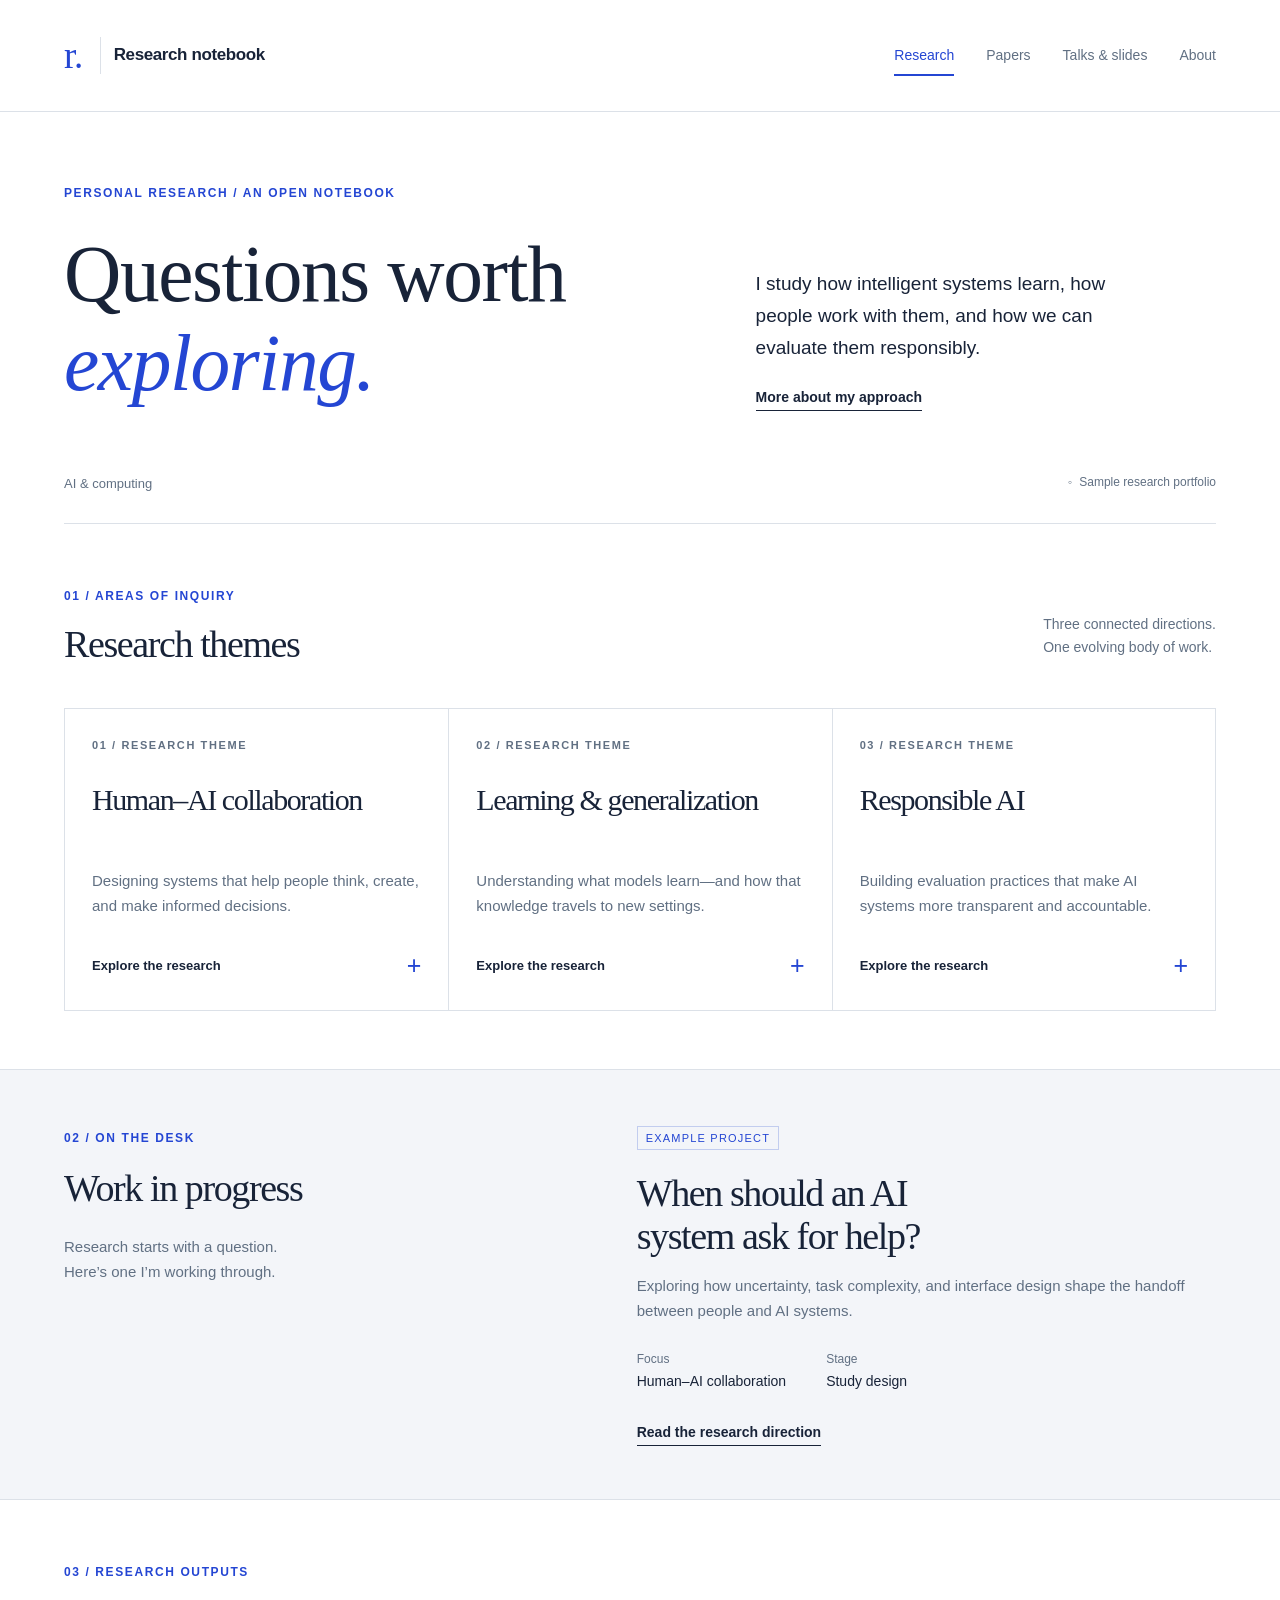
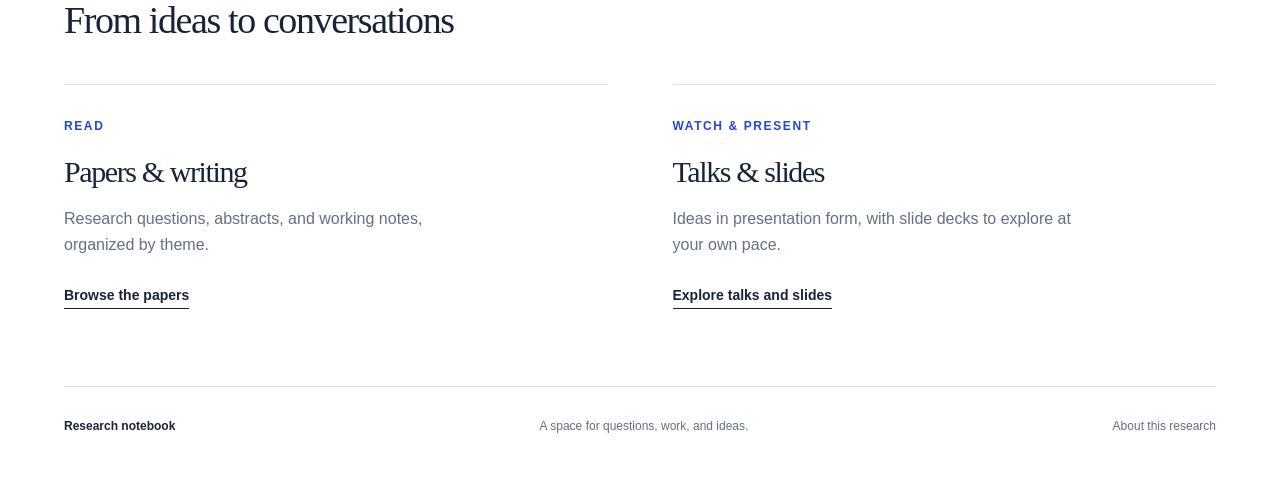
==== index.html @ 032ae2c6 "Publish research website" ====
<!doctype html><html lang="en"><head><meta charset="utf-8"><meta name="viewport" content="width=device-width,initial-scale=1"><title>Research — Research Notebook</title><meta name="description" content="A personal research notebook exploring research themes, work in progress, papers, and talks."><link rel="icon" href="./favicon.svg"><link rel="stylesheet" href="./style.css"></head><body><a class="skip" href="#main">Skip to content</a><header><a class="brand" href="./index.html"><span class="mark">r.</span> Research notebook</a><nav aria-label="Main navigation"><a class="active" href="./index.html">Research</a><a class="" href="./publications.html">Papers</a><a class="" href="./talks.html">Talks & slides</a><a class="" href="./about.html">About</a></nav></header><main id="main"><section class="intro"><div class="eyebrow">PERSONAL RESEARCH / AN OPEN NOTEBOOK</div><div class="intro-grid"><h1>Questions worth<br><em>exploring.</em></h1><div class="intro-copy"><p>I study how intelligent systems learn, how people work with them, and how we can evaluate them responsibly.</p><a class="text-link" href="about.html">More about my approach</a></div></div><div class="intro-bottom"><span>AI & computing</span><span class="sample">Sample research portfolio</span></div></section><section class="section"><div class="section-head"><div><span class="eyebrow">01 / AREAS OF INQUIRY</span><h2>Research themes</h2></div><p>Three connected directions.<br>One evolving body of work.</p></div><div class="topics"><a class="topic" href="topics/human-ai.html"><span class="num">01 / RESEARCH THEME</span><h3>Human–AI collaboration</h3><p>Designing systems that help people think, create, and make informed decisions.</p><span class="topic-link">Explore the research <span>+</span></span></a><a class="topic" href="topics/learning.html"><span class="num">02 / RESEARCH THEME</span><h3>Learning & generalization</h3><p>Understanding what models learn—and how that knowledge travels to new settings.</p><span class="topic-link">Explore the research <span>+</span></span></a><a class="topic" href="topics/responsible-ai.html"><span class="num">03 / RESEARCH THEME</span><h3>Responsible AI</h3><p>Building evaluation practices that make AI systems more transparent and accountable.</p><span class="topic-link">Explore the research <span>+</span></span></a></div></section><section class="work section"><div><span class="eyebrow">02 / ON THE DESK</span><h2>Work in progress</h2><p>Research starts with a question.<br>Here’s one I’m working through.</p></div><div class="work-content"><span class="tag">EXAMPLE PROJECT</span><h3>When should an AI<br>system ask for help?</h3><p>Exploring how uncertainty, task complexity, and interface design shape the handoff between people and AI systems.</p><div class="work-meta"><span>Focus<br><strong>Human–AI collaboration</strong></span><span>Stage<br><strong>Study design</strong></span></div><a class="text-link" href="topics/human-ai.html">Read the research direction</a></div></section><section class="section"><div class="section-head"><div><span class="eyebrow">03 / RESEARCH OUTPUTS</span><h2>From ideas to conversations</h2></div></div><div class="outputs"><a href="publications.html"><span class="eyebrow">READ</span><h3>Papers & writing</h3><p>Research questions, abstracts, and working notes, organized by theme.</p><span class="text-link">Browse the papers</span></a><a href="talks.html"><span class="eyebrow">WATCH & PRESENT</span><h3>Talks & slides</h3><p>Ideas in presentation form, with slide decks to explore at your own pace.</p><span class="text-link">Explore talks and slides</span></a></div></section></main><footer><span>Research notebook</span><span>A space for questions, work, and ideas.</span><a href="./about.html">About this research</a></footer><script src="./app.js"></script></body></html>
---- style.css ----
:root{--ink:#182338;--blue:#2446d3;--muted:#617083;--line:#dce1e8;--pale:#f3f5f9}*{box-sizing:border-box}html{scroll-behavior:smooth;scroll-padding-top:30px}body{margin:0;color:var(--ink);background:#fff;font-family:Arial,Helvetica,sans-serif;font-size:16px;line-height:1.65}a{color:inherit;text-decoration:none}button{font:inherit;cursor:pointer}a,button,summary{-webkit-tap-highlight-color:transparent}a:focus-visible,button:focus-visible,summary:focus-visible{outline:3px solid var(--blue);outline-offset:5px}header{max-width:1280px;margin:auto;height:112px;padding:0 64px;display:flex;align-items:center;justify-content:space-between;border-bottom:1px solid var(--line)}.brand{display:flex;align-items:center;gap:13px;font-size:17px;font-weight:600;letter-spacing:-.4px}.mark{font-family:Georgia,serif;font-size:37px;line-height:1;color:var(--blue);font-weight:normal}.brand .mark{border-right:1px solid var(--line);padding-right:17px}nav{display:flex;gap:32px}nav a{font-size:14px;color:var(--muted);padding:9px 0;position:relative}nav a.active{color:var(--blue)}nav a.active:after{content:'';height:2px;background:var(--blue);position:absolute;bottom:0;left:0;right:0}main{max-width:1280px;padding:0 64px;margin:auto}.intro{padding-top:72px}.eyebrow,.num{font-size:12px;letter-spacing:1.6px;font-weight:600;line-height:1.5}.eyebrow{color:var(--blue)}.intro-grid{display:grid;grid-template-columns:1.35fr 1fr;gap:70px;align-items:center}h1,h2,h3,p{margin-top:0}h1,h2,h3{font-family:Georgia,'Times New Roman',serif;font-weight:400;line-height:1.12;letter-spacing:-1.4px}h1{font-size:clamp(48px,6.2vw,82px);margin-bottom:30px;margin-top:28px}h1 em{color:var(--blue);font-weight:400}h2{font-size:38px;margin:14px 0 25px}h3{font-size:30px}.intro-copy{padding-top:38px;max-width:365px}.intro-copy p{font-size:19px;line-height:1.7}.text-link{font-size:14px;border-bottom:1px solid var(--ink);padding-bottom:5px;font-weight:600}.text-link:hover{color:var(--blue);border-color:var(--blue)}.intro-bottom{display:flex;justify-content:space-between;border-bottom:1px solid var(--line);padding:20px 0 29px;margin-top:15px;font-size:13px;color:var(--muted)}.sample{color:var(--muted);font-size:12px}.sample:before{content:'◦';padding-right:7px}.section{padding:58px 0}.section-head{display:flex;align-items:center;justify-content:space-between;gap:24px;margin-bottom:18px}.section-head p{font-size:14px;color:var(--muted);margin:0}.topics{display:grid;grid-template-columns:repeat(3,1fr);border:1px solid var(--line)}.topic{padding:28px 27px 24px;display:flex;flex-direction:column;transition:background .2s}.topic+.topic{border-left:1px solid var(--line)}.num{color:var(--muted);font-size:11px}.topic h3{margin:29px 0 18px;min-height:67px}.topic p{font-size:15px;color:var(--muted);line-height:1.7;margin-bottom:26px}.topic-link{margin-top:auto;font-size:13px;display:flex;justify-content:space-between;align-items:center;font-weight:600}.topic-link span{font-size:25px;font-weight:400;color:var(--blue)}.topic:hover{background:var(--pale)}.work{display:grid;grid-template-columns:1fr 1.2fr;background:var(--pale);margin:0 -64px;padding:54px 64px;gap:90px;border-top:1px solid var(--line);border-bottom:1px solid var(--line)}.work>div>p{color:var(--muted);font-size:15px}.work h2{margin-top:17px}.tag{font-size:11px;letter-spacing:1.2px;color:var(--blue);border:1px solid #c2cdef;padding:5px 8px}.work-content h3{font-size:38px;margin:22px 0 17px}.work-meta{display:flex;gap:40px;font-size:12px;color:var(--muted);margin:26px 0}.work-meta strong{font-weight:400;color:var(--ink);font-size:14px}.outputs{display:grid;grid-template-columns:1fr 1fr;gap:65px}.outputs>a{border-top:1px solid var(--line);padding-top:27px}.outputs h3{margin:17px 0}.outputs p{color:var(--muted);max-width:410px;font-size:16px;margin-bottom:23px}footer{max-width:1152px;margin:20px auto 0;border-top:1px solid var(--line);padding:30px 0 40px;display:flex;justify-content:space-between;gap:22px;color:var(--muted);font-size:12px}footer span:first-child{color:var(--ink);font-weight:600}.listing,.detail{padding-top:62px;padding-bottom:60px}.listing h1,.detail h1{max-width:950px}.lede{font-size:21px;line-height:1.6;max-width:720px;color:var(--muted);margin-bottom:40px}.notice{background:var(--pale);border-left:2px solid var(--blue);padding:15px 20px;font-size:14px;color:var(--muted);line-height:1.7}.paper{padding:36px 0;display:grid;grid-template-columns:180px 1fr;gap:35px;border-bottom:1px solid var(--line);scroll-margin-top:35px}.paper-side{font-size:12px;color:var(--muted);letter-spacing:1px;padding-top:5px}.paper-side span{display:block;font-size:12px;letter-spacing:0;margin-top:8px}.paper h2{font-size:31px;line-height:1.25;max-width:740px;margin-bottom:20px}summary{cursor:pointer;font-size:14px;color:var(--blue);width:fit-content;margin-bottom:14px}details p{max-width:700px}details[open]{margin-bottom:24px}.muted{font-size:13px!important;color:var(--muted)}.small-link{font-size:13px;border-bottom:1px solid var(--line)}.back{display:block;font-size:14px;text-decoration:underline;color:var(--muted);margin-bottom:40px}.detail-grid{display:grid;grid-template-columns:230px 1fr;gap:65px;border-top:1px solid var(--line);padding-top:44px}.detail aside a{display:block;font-size:14px;margin-top:18px;color:var(--muted)}aside .sample{display:block;margin-top:38px}.detail article{max-width:730px}.detail article section{margin-bottom:46px}.detail article h2{font-size:29px;margin-top:0}.detail article p{color:var(--muted)}blockquote{font-family:Georgia,serif;font-size:30px;line-height:1.4;letter-spacing:-.6px;margin:0;padding:22px 28px;border-left:2px solid var(--blue);background:var(--pale)}.methods{font-size:13px;color:var(--blue)!important}.related{display:block;padding:15px 0;border-bottom:1px solid var(--line);font-size:15px;color:var(--blue)}.talk{display:grid;grid-template-columns:1.2fr 1fr;gap:55px;border-top:1px solid var(--line);padding:37px 0;align-items:center}.talk-cover{min-height:285px;background:#192c63;color:white;padding:31px;display:flex;flex-direction:column;justify-content:space-between}.talk:nth-of-type(2) .talk-cover{background:#293f9c}.talk:nth-of-type(3) .talk-cover{background:#273a4a}.talk-cover span{font-size:10px;letter-spacing:1.5px}.talk-cover h2{font-size:33px;margin:25px 0;line-height:1.15;letter-spacing:-.8px;max-width:430px}.talk-info h3{margin:14px 0;font-size:28px}.talk-info p{font-size:15px;color:var(--muted)}.button{background:var(--blue);color:white;padding:11px 21px;border:1px solid var(--blue);margin:3px 0 12px;font-size:14px}.button:hover{background:#1732a5}.about-grid{display:grid;grid-template-columns:260px 1fr;gap:80px;margin-top:60px}.name-card{border:1px solid var(--line);padding:30px;height:fit-content}.name-card .mark{font-size:72px;display:block;margin-bottom:40px}.name-card h2{font-size:29px;margin-bottom:9px}.name-card p{color:var(--muted)}.about-grid article h2{margin-top:0}.about-grid article h2:not(:first-child){margin-top:35px}dialog{width:min(900px,92vw);padding:0;border:0;color:var(--ink);box-shadow:0 20px 100px #0005;max-height:90dvh;overflow:auto}dialog::backdrop{background:#111d39bb;backdrop-filter:blur(4px)}.deck-bar,.deck-controls{display:flex;align-items:center;justify-content:space-between;gap:15px;padding:20px 28px;background:var(--pale);font-size:14px}.deck-bar button,.deck-controls button{border:1px solid var(--line);background:white;padding:8px 14px;color:var(--ink);font-size:14px}.deck-controls button:disabled{opacity:.4;cursor:default}#slide{padding:55px 60px;min-height:370px}#slide h2{font-size:42px;margin:25px 0}#slide p{font-size:20px;color:var(--muted);line-height:1.6}.skip{position:absolute;left:15px;top:-100px;background:white;padding:10px;z-index:3}.skip:focus{top:15px}
@media(min-width:1450px){header{height:124px}.intro{padding-top:90px}.section{padding-top:65px;padding-bottom:65px}}@media(max-width:900px){header{padding:0 32px}main{padding-left:32px;padding-right:32px}.intro-grid{gap:30px}.intro-copy p{font-size:17px}.topic{padding:22px 18px}.topic h3{font-size:26px}.work{margin:0 -32px;padding:42px 32px;gap:40px}footer{margin:20px 32px 0}.detail-grid{gap:30px;grid-template-columns:170px 1fr}.about-grid{gap:35px;grid-template-columns:230px 1fr}.talk{gap:30px}.talk-cover h2{font-size:28px}}@media(max-width:650px){header{height:auto;min-height:126px;align-items:flex-start;flex-direction:column;padding:21px 22px 13px;gap:13px}nav{gap:25px;width:100%}nav a{font-size:13px}.brand{font-size:16px}.brand .mark{font-size:30px}main{padding:0 22px}.intro{padding-top:40px}.intro-grid{display:block}.intro h1{margin:22px 0;font-size:57px}.intro-copy{padding-top:0;max-width:100%}.intro-copy p{font-size:17px;max-width:440px}.intro-bottom{margin-top:28px}.section{padding:38px 0}.section-head{display:block}.section-head p{margin:-8px 0 24px}.section-head h2{font-size:33px}.topics{grid-template-columns:1fr}.topic{padding:25px}.topic+.topic{border-left:0;border-top:1px solid var(--line)}.topic h3{min-height:0;margin:20px 0 13px;font-size:30px}.topic p{margin-bottom:15px}.work{display:block;margin:0 -22px;padding:38px 22px}.work-content{margin-top:35px}.work-content h3{font-size:34px}.outputs{grid-template-columns:1fr;gap:32px}footer{margin:15px 22px 0;flex-direction:column;gap:9px}.listing,.detail{padding-top:40px;padding-bottom:30px}.listing h1,.detail h1{font-size:47px}.lede{font-size:18px}.paper{grid-template-columns:1fr;gap:15px}.paper-side span{display:inline;margin-left:16px}.paper h2{font-size:28px}.detail-grid{display:block;padding-top:25px}.detail aside{margin-bottom:35px}.detail aside a{display:inline-block;margin:12px 18px 0 0}.detail aside .eyebrow{display:block}aside .sample{margin-top:15px}blockquote{font-size:26px;padding:18px}.about-grid{display:block;margin-top:30px}.name-card{margin-bottom:35px}.name-card .mark{margin-bottom:20px}.talk{grid-template-columns:1fr;gap:25px}.talk-cover{min-height:255px}.talk-info h3{font-size:29px}#slide{padding:30px 25px;min-height:350px}#slide h2{font-size:32px}#slide p{font-size:17px}.deck-bar,.deck-controls{padding:15px}.deck-bar{font-size:12px}.work-meta{gap:22px}.eyebrow{font-size:11px}}@media(prefers-reduced-motion:reduce){html{scroll-behavior:auto}*{transition:none!important}}
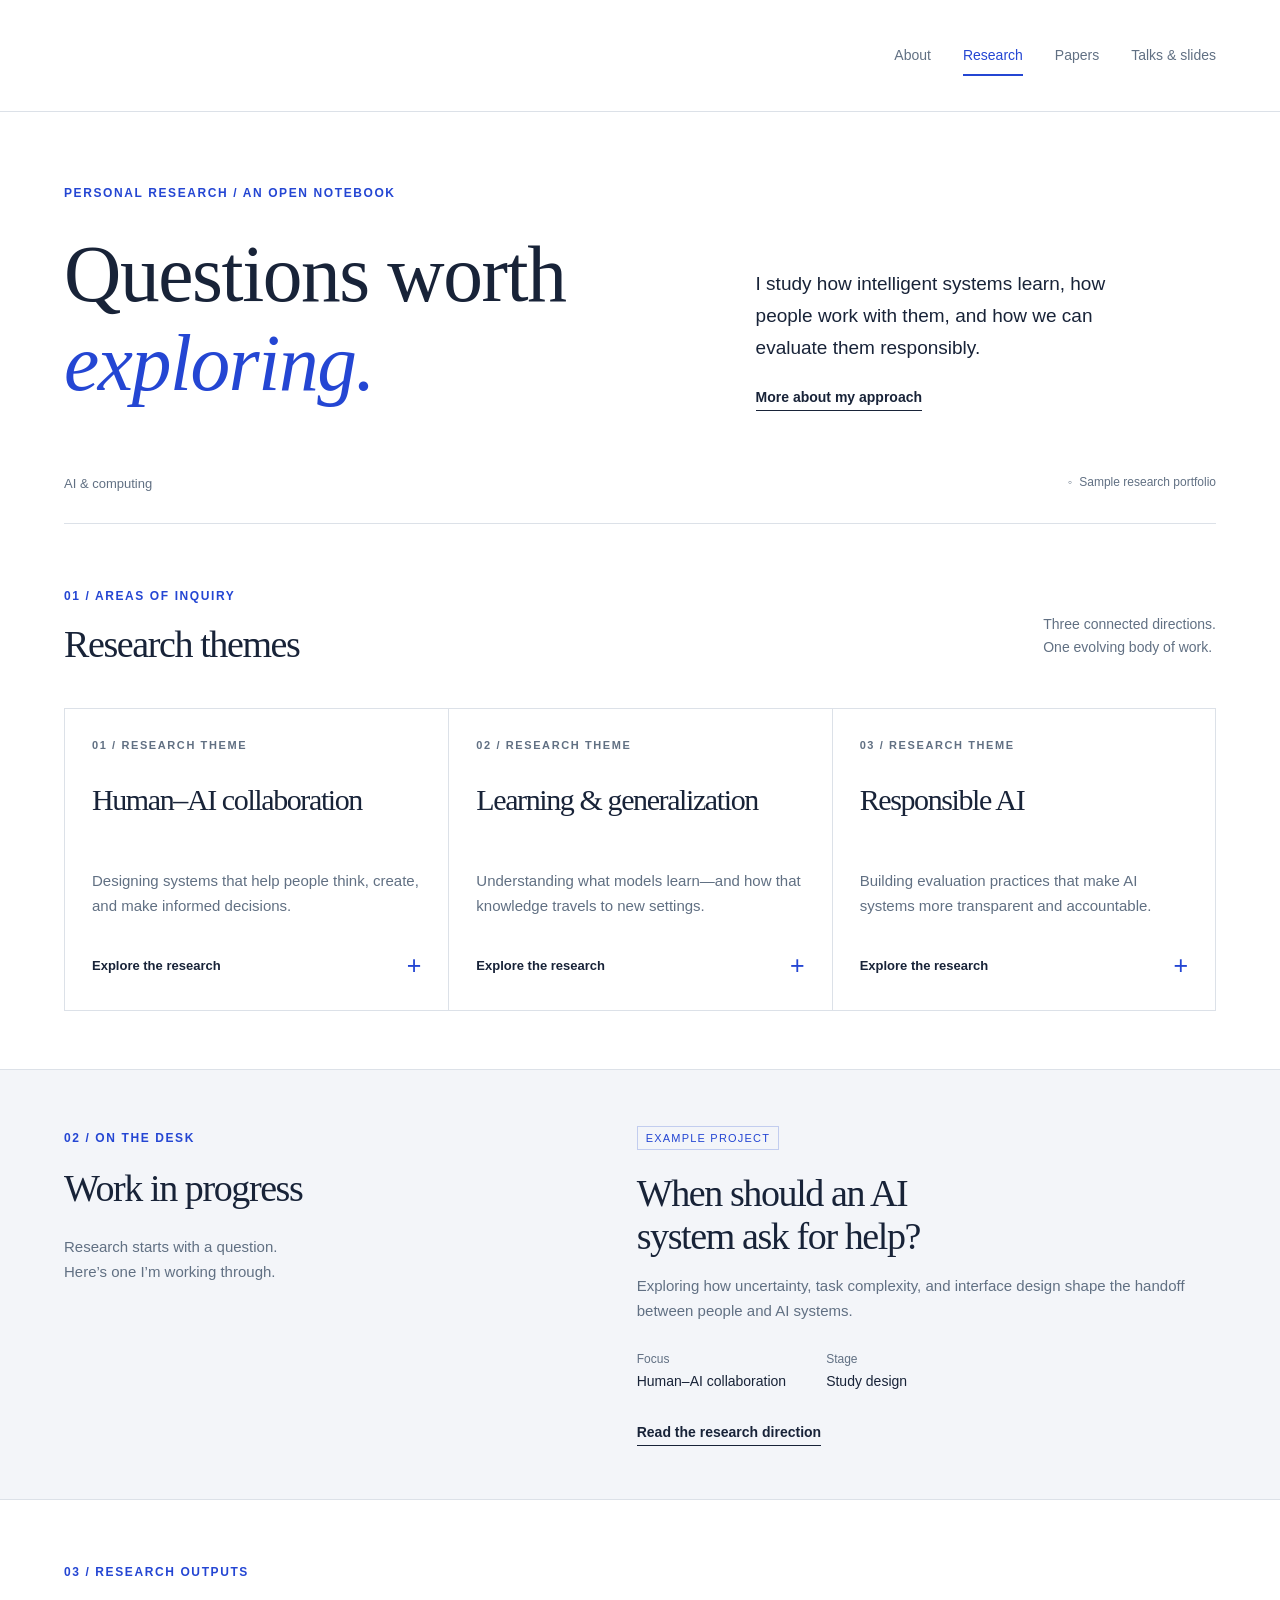
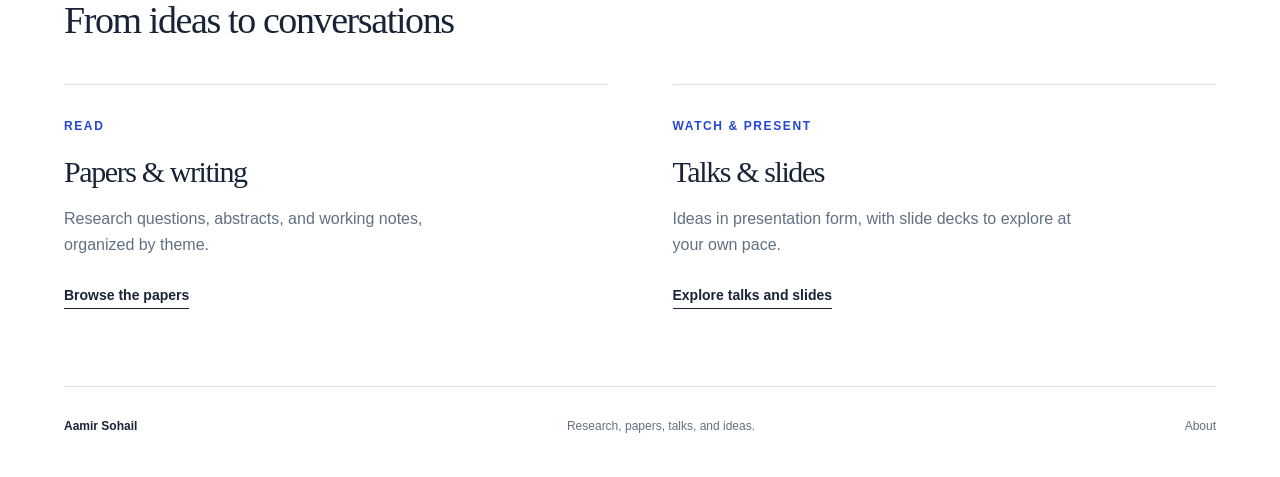
==== commit 766be77c: "Simplify header and put About first" ====
--- a/index.html
+++ b/index.html
@@ -1 +1 @@
-<!doctype html><html lang="en"><head><meta charset="utf-8"><meta name="viewport" content="width=device-width,initial-scale=1"><title>Research — Research Notebook</title><meta name="description" content="A personal research notebook exploring research themes, work in progress, papers, and talks."><link rel="icon" href="./favicon.svg"><link rel="stylesheet" href="./style.css"></head><body><a class="skip" href="#main">Skip to content</a><header><a class="brand" href="./index.html"><span class="mark">r.</span> Research notebook</a><nav aria-label="Main navigation"><a class="active" href="./index.html">Research</a><a class="" href="./publications.html">Papers</a><a class="" href="./talks.html">Talks & slides</a><a class="" href="./about.html">About</a></nav></header><main id="main"><section class="intro"><div class="eyebrow">PERSONAL RESEARCH / AN OPEN NOTEBOOK</div><div class="intro-grid"><h1>Questions worth<br><em>exploring.</em></h1><div class="intro-copy"><p>I study how intelligent systems learn, how people work with them, and how we can evaluate them responsibly.</p><a class="text-link" href="about.html">More about my approach</a></div></div><div class="intro-bottom"><span>AI & computing</span><span class="sample">Sample research portfolio</span></div></section><section class="section"><div class="section-head"><div><span class="eyebrow">01 / AREAS OF INQUIRY</span><h2>Research themes</h2></div><p>Three connected directions.<br>One evolving body of work.</p></div><div class="topics"><a class="topic" href="topics/human-ai.html"><span class="num">01 / RESEARCH THEME</span><h3>Human–AI collaboration</h3><p>Designing systems that help people think, create, and make informed decisions.</p><span class="topic-link">Explore the research <span>+</span></span></a><a class="topic" href="topics/learning.html"><span class="num">02 / RESEARCH THEME</span><h3>Learning & generalization</h3><p>Understanding what models learn—and how that knowledge travels to new settings.</p><span class="topic-link">Explore the research <span>+</span></span></a><a class="topic" href="topics/responsible-ai.html"><span class="num">03 / RESEARCH THEME</span><h3>Responsible AI</h3><p>Building evaluation practices that make AI systems more transparent and accountable.</p><span class="topic-link">Explore the research <span>+</span></span></a></div></section><section class="work section"><div><span class="eyebrow">02 / ON THE DESK</span><h2>Work in progress</h2><p>Research starts with a question.<br>Here’s one I’m working through.</p></div><div class="work-content"><span class="tag">EXAMPLE PROJECT</span><h3>When should an AI<br>system ask for help?</h3><p>Exploring how uncertainty, task complexity, and interface design shape the handoff between people and AI systems.</p><div class="work-meta"><span>Focus<br><strong>Human–AI collaboration</strong></span><span>Stage<br><strong>Study design</strong></span></div><a class="text-link" href="topics/human-ai.html">Read the research direction</a></div></section><section class="section"><div class="section-head"><div><span class="eyebrow">03 / RESEARCH OUTPUTS</span><h2>From ideas to conversations</h2></div></div><div class="outputs"><a href="publications.html"><span class="eyebrow">READ</span><h3>Papers & writing</h3><p>Research questions, abstracts, and working notes, organized by theme.</p><span class="text-link">Browse the papers</span></a><a href="talks.html"><span class="eyebrow">WATCH & PRESENT</span><h3>Talks & slides</h3><p>Ideas in presentation form, with slide decks to explore at your own pace.</p><span class="text-link">Explore talks and slides</span></a></div></section></main><footer><span>Research notebook</span><span>A space for questions, work, and ideas.</span><a href="./about.html">About this research</a></footer><script src="./app.js"></script></body></html>+<!doctype html><html lang="en"><head><meta charset="utf-8"><meta name="viewport" content="width=device-width,initial-scale=1"><title>Research — Aamir Sohail</title><meta name="description" content="A personal research portfolio with research themes, work in progress, papers, and talks."><link rel="stylesheet" href="./style.css"></head><body><a class="skip" href="#main">Skip to content</a><header><nav aria-label="Main navigation"><a class="" href="./about.html">About</a><a class="active" href="./index.html">Research</a><a class="" href="./publications.html">Papers</a><a class="" href="./talks.html">Talks & slides</a></nav></header><main id="main"><section class="intro"><div class="eyebrow">PERSONAL RESEARCH / AN OPEN NOTEBOOK</div><div class="intro-grid"><h1>Questions worth<br><em>exploring.</em></h1><div class="intro-copy"><p>I study how intelligent systems learn, how people work with them, and how we can evaluate them responsibly.</p><a class="text-link" href="about.html">More about my approach</a></div></div><div class="intro-bottom"><span>AI & computing</span><span class="sample">Sample research portfolio</span></div></section><section class="section"><div class="section-head"><div><span class="eyebrow">01 / AREAS OF INQUIRY</span><h2>Research themes</h2></div><p>Three connected directions.<br>One evolving body of work.</p></div><div class="topics"><a class="topic" href="topics/human-ai.html"><span class="num">01 / RESEARCH THEME</span><h3>Human–AI collaboration</h3><p>Designing systems that help people think, create, and make informed decisions.</p><span class="topic-link">Explore the research <span>+</span></span></a><a class="topic" href="topics/learning.html"><span class="num">02 / RESEARCH THEME</span><h3>Learning & generalization</h3><p>Understanding what models learn—and how that knowledge travels to new settings.</p><span class="topic-link">Explore the research <span>+</span></span></a><a class="topic" href="topics/responsible-ai.html"><span class="num">03 / RESEARCH THEME</span><h3>Responsible AI</h3><p>Building evaluation practices that make AI systems more transparent and accountable.</p><span class="topic-link">Explore the research <span>+</span></span></a></div></section><section class="work section"><div><span class="eyebrow">02 / ON THE DESK</span><h2>Work in progress</h2><p>Research starts with a question.<br>Here’s one I’m working through.</p></div><div class="work-content"><span class="tag">EXAMPLE PROJECT</span><h3>When should an AI<br>system ask for help?</h3><p>Exploring how uncertainty, task complexity, and interface design shape the handoff between people and AI systems.</p><div class="work-meta"><span>Focus<br><strong>Human–AI collaboration</strong></span><span>Stage<br><strong>Study design</strong></span></div><a class="text-link" href="topics/human-ai.html">Read the research direction</a></div></section><section class="section"><div class="section-head"><div><span class="eyebrow">03 / RESEARCH OUTPUTS</span><h2>From ideas to conversations</h2></div></div><div class="outputs"><a href="publications.html"><span class="eyebrow">READ</span><h3>Papers & writing</h3><p>Research questions, abstracts, and working notes, organized by theme.</p><span class="text-link">Browse the papers</span></a><a href="talks.html"><span class="eyebrow">WATCH & PRESENT</span><h3>Talks & slides</h3><p>Ideas in presentation form, with slide decks to explore at your own pace.</p><span class="text-link">Explore talks and slides</span></a></div></section></main><footer><span>Aamir Sohail</span><span>Research, papers, talks, and ideas.</span><a href="./about.html">About</a></footer><script src="./app.js"></script></body></html>
--- a/style.css
+++ b/style.css
@@ -1,2 +1,2 @@
-:root{--ink:#182338;--blue:#2446d3;--muted:#617083;--line:#dce1e8;--pale:#f3f5f9}*{box-sizing:border-box}html{scroll-behavior:smooth;scroll-padding-top:30px}body{margin:0;color:var(--ink);background:#fff;font-family:Arial,Helvetica,sans-serif;font-size:16px;line-height:1.65}a{color:inherit;text-decoration:none}button{font:inherit;cursor:pointer}a,button,summary{-webkit-tap-highlight-color:transparent}a:focus-visible,button:focus-visible,summary:focus-visible{outline:3px solid var(--blue);outline-offset:5px}header{max-width:1280px;margin:auto;height:112px;padding:0 64px;display:flex;align-items:center;justify-content:space-between;border-bottom:1px solid var(--line)}.brand{display:flex;align-items:center;gap:13px;font-size:17px;font-weight:600;letter-spacing:-.4px}.mark{font-family:Georgia,serif;font-size:37px;line-height:1;color:var(--blue);font-weight:normal}.brand .mark{border-right:1px solid var(--line);padding-right:17px}nav{display:flex;gap:32px}nav a{font-size:14px;color:var(--muted);padding:9px 0;position:relative}nav a.active{color:var(--blue)}nav a.active:after{content:'';height:2px;background:var(--blue);position:absolute;bottom:0;left:0;right:0}main{max-width:1280px;padding:0 64px;margin:auto}.intro{padding-top:72px}.eyebrow,.num{font-size:12px;letter-spacing:1.6px;font-weight:600;line-height:1.5}.eyebrow{color:var(--blue)}.intro-grid{display:grid;grid-template-columns:1.35fr 1fr;gap:70px;align-items:center}h1,h2,h3,p{margin-top:0}h1,h2,h3{font-family:Georgia,'Times New Roman',serif;font-weight:400;line-height:1.12;letter-spacing:-1.4px}h1{font-size:clamp(48px,6.2vw,82px);margin-bottom:30px;margin-top:28px}h1 em{color:var(--blue);font-weight:400}h2{font-size:38px;margin:14px 0 25px}h3{font-size:30px}.intro-copy{padding-top:38px;max-width:365px}.intro-copy p{font-size:19px;line-height:1.7}.text-link{font-size:14px;border-bottom:1px solid var(--ink);padding-bottom:5px;font-weight:600}.text-link:hover{color:var(--blue);border-color:var(--blue)}.intro-bottom{display:flex;justify-content:space-between;border-bottom:1px solid var(--line);padding:20px 0 29px;margin-top:15px;font-size:13px;color:var(--muted)}.sample{color:var(--muted);font-size:12px}.sample:before{content:'◦';padding-right:7px}.section{padding:58px 0}.section-head{display:flex;align-items:center;justify-content:space-between;gap:24px;margin-bottom:18px}.section-head p{font-size:14px;color:var(--muted);margin:0}.topics{display:grid;grid-template-columns:repeat(3,1fr);border:1px solid var(--line)}.topic{padding:28px 27px 24px;display:flex;flex-direction:column;transition:background .2s}.topic+.topic{border-left:1px solid var(--line)}.num{color:var(--muted);font-size:11px}.topic h3{margin:29px 0 18px;min-height:67px}.topic p{font-size:15px;color:var(--muted);line-height:1.7;margin-bottom:26px}.topic-link{margin-top:auto;font-size:13px;display:flex;justify-content:space-between;align-items:center;font-weight:600}.topic-link span{font-size:25px;font-weight:400;color:var(--blue)}.topic:hover{background:var(--pale)}.work{display:grid;grid-template-columns:1fr 1.2fr;background:var(--pale);margin:0 -64px;padding:54px 64px;gap:90px;border-top:1px solid var(--line);border-bottom:1px solid var(--line)}.work>div>p{color:var(--muted);font-size:15px}.work h2{margin-top:17px}.tag{font-size:11px;letter-spacing:1.2px;color:var(--blue);border:1px solid #c2cdef;padding:5px 8px}.work-content h3{font-size:38px;margin:22px 0 17px}.work-meta{display:flex;gap:40px;font-size:12px;color:var(--muted);margin:26px 0}.work-meta strong{font-weight:400;color:var(--ink);font-size:14px}.outputs{display:grid;grid-template-columns:1fr 1fr;gap:65px}.outputs>a{border-top:1px solid var(--line);padding-top:27px}.outputs h3{margin:17px 0}.outputs p{color:var(--muted);max-width:410px;font-size:16px;margin-bottom:23px}footer{max-width:1152px;margin:20px auto 0;border-top:1px solid var(--line);padding:30px 0 40px;display:flex;justify-content:space-between;gap:22px;color:var(--muted);font-size:12px}footer span:first-child{color:var(--ink);font-weight:600}.listing,.detail{padding-top:62px;padding-bottom:60px}.listing h1,.detail h1{max-width:950px}.lede{font-size:21px;line-height:1.6;max-width:720px;color:var(--muted);margin-bottom:40px}.notice{background:var(--pale);border-left:2px solid var(--blue);padding:15px 20px;font-size:14px;color:var(--muted);line-height:1.7}.paper{padding:36px 0;display:grid;grid-template-columns:180px 1fr;gap:35px;border-bottom:1px solid var(--line);scroll-margin-top:35px}.paper-side{font-size:12px;color:var(--muted);letter-spacing:1px;padding-top:5px}.paper-side span{display:block;font-size:12px;letter-spacing:0;margin-top:8px}.paper h2{font-size:31px;line-height:1.25;max-width:740px;margin-bottom:20px}summary{cursor:pointer;font-size:14px;color:var(--blue);width:fit-content;margin-bottom:14px}details p{max-width:700px}details[open]{margin-bottom:24px}.muted{font-size:13px!important;color:var(--muted)}.small-link{font-size:13px;border-bottom:1px solid var(--line)}.back{display:block;font-size:14px;text-decoration:underline;color:var(--muted);margin-bottom:40px}.detail-grid{display:grid;grid-template-columns:230px 1fr;gap:65px;border-top:1px solid var(--line);padding-top:44px}.detail aside a{display:block;font-size:14px;margin-top:18px;color:var(--muted)}aside .sample{display:block;margin-top:38px}.detail article{max-width:730px}.detail article section{margin-bottom:46px}.detail article h2{font-size:29px;margin-top:0}.detail article p{color:var(--muted)}blockquote{font-family:Georgia,serif;font-size:30px;line-height:1.4;letter-spacing:-.6px;margin:0;padding:22px 28px;border-left:2px solid var(--blue);background:var(--pale)}.methods{font-size:13px;color:var(--blue)!important}.related{display:block;padding:15px 0;border-bottom:1px solid var(--line);font-size:15px;color:var(--blue)}.talk{display:grid;grid-template-columns:1.2fr 1fr;gap:55px;border-top:1px solid var(--line);padding:37px 0;align-items:center}.talk-cover{min-height:285px;background:#192c63;color:white;padding:31px;display:flex;flex-direction:column;justify-content:space-between}.talk:nth-of-type(2) .talk-cover{background:#293f9c}.talk:nth-of-type(3) .talk-cover{background:#273a4a}.talk-cover span{font-size:10px;letter-spacing:1.5px}.talk-cover h2{font-size:33px;margin:25px 0;line-height:1.15;letter-spacing:-.8px;max-width:430px}.talk-info h3{margin:14px 0;font-size:28px}.talk-info p{font-size:15px;color:var(--muted)}.button{background:var(--blue);color:white;padding:11px 21px;border:1px solid var(--blue);margin:3px 0 12px;font-size:14px}.button:hover{background:#1732a5}.about-grid{display:grid;grid-template-columns:260px 1fr;gap:80px;margin-top:60px}.name-card{border:1px solid var(--line);padding:30px;height:fit-content}.name-card .mark{font-size:72px;display:block;margin-bottom:40px}.name-card h2{font-size:29px;margin-bottom:9px}.name-card p{color:var(--muted)}.about-grid article h2{margin-top:0}.about-grid article h2:not(:first-child){margin-top:35px}dialog{width:min(900px,92vw);padding:0;border:0;color:var(--ink);box-shadow:0 20px 100px #0005;max-height:90dvh;overflow:auto}dialog::backdrop{background:#111d39bb;backdrop-filter:blur(4px)}.deck-bar,.deck-controls{display:flex;align-items:center;justify-content:space-between;gap:15px;padding:20px 28px;background:var(--pale);font-size:14px}.deck-bar button,.deck-controls button{border:1px solid var(--line);background:white;padding:8px 14px;color:var(--ink);font-size:14px}.deck-controls button:disabled{opacity:.4;cursor:default}#slide{padding:55px 60px;min-height:370px}#slide h2{font-size:42px;margin:25px 0}#slide p{font-size:20px;color:var(--muted);line-height:1.6}.skip{position:absolute;left:15px;top:-100px;background:white;padding:10px;z-index:3}.skip:focus{top:15px}
-@media(min-width:1450px){header{height:124px}.intro{padding-top:90px}.section{padding-top:65px;padding-bottom:65px}}@media(max-width:900px){header{padding:0 32px}main{padding-left:32px;padding-right:32px}.intro-grid{gap:30px}.intro-copy p{font-size:17px}.topic{padding:22px 18px}.topic h3{font-size:26px}.work{margin:0 -32px;padding:42px 32px;gap:40px}footer{margin:20px 32px 0}.detail-grid{gap:30px;grid-template-columns:170px 1fr}.about-grid{gap:35px;grid-template-columns:230px 1fr}.talk{gap:30px}.talk-cover h2{font-size:28px}}@media(max-width:650px){header{height:auto;min-height:126px;align-items:flex-start;flex-direction:column;padding:21px 22px 13px;gap:13px}nav{gap:25px;width:100%}nav a{font-size:13px}.brand{font-size:16px}.brand .mark{font-size:30px}main{padding:0 22px}.intro{padding-top:40px}.intro-grid{display:block}.intro h1{margin:22px 0;font-size:57px}.intro-copy{padding-top:0;max-width:100%}.intro-copy p{font-size:17px;max-width:440px}.intro-bottom{margin-top:28px}.section{padding:38px 0}.section-head{display:block}.section-head p{margin:-8px 0 24px}.section-head h2{font-size:33px}.topics{grid-template-columns:1fr}.topic{padding:25px}.topic+.topic{border-left:0;border-top:1px solid var(--line)}.topic h3{min-height:0;margin:20px 0 13px;font-size:30px}.topic p{margin-bottom:15px}.work{display:block;margin:0 -22px;padding:38px 22px}.work-content{margin-top:35px}.work-content h3{font-size:34px}.outputs{grid-template-columns:1fr;gap:32px}footer{margin:15px 22px 0;flex-direction:column;gap:9px}.listing,.detail{padding-top:40px;padding-bottom:30px}.listing h1,.detail h1{font-size:47px}.lede{font-size:18px}.paper{grid-template-columns:1fr;gap:15px}.paper-side span{display:inline;margin-left:16px}.paper h2{font-size:28px}.detail-grid{display:block;padding-top:25px}.detail aside{margin-bottom:35px}.detail aside a{display:inline-block;margin:12px 18px 0 0}.detail aside .eyebrow{display:block}aside .sample{margin-top:15px}blockquote{font-size:26px;padding:18px}.about-grid{display:block;margin-top:30px}.name-card{margin-bottom:35px}.name-card .mark{margin-bottom:20px}.talk{grid-template-columns:1fr;gap:25px}.talk-cover{min-height:255px}.talk-info h3{font-size:29px}#slide{padding:30px 25px;min-height:350px}#slide h2{font-size:32px}#slide p{font-size:17px}.deck-bar,.deck-controls{padding:15px}.deck-bar{font-size:12px}.work-meta{gap:22px}.eyebrow{font-size:11px}}@media(prefers-reduced-motion:reduce){html{scroll-behavior:auto}*{transition:none!important}}
+:root{--ink:#182338;--blue:#2446d3;--muted:#617083;--line:#dce1e8;--pale:#f3f5f9}*{box-sizing:border-box}html{scroll-behavior:smooth;scroll-padding-top:30px}body{margin:0;color:var(--ink);background:#fff;font-family:Arial,Helvetica,sans-serif;font-size:16px;line-height:1.65}a{color:inherit;text-decoration:none}button{font:inherit;cursor:pointer}a,button,summary{-webkit-tap-highlight-color:transparent}a:focus-visible,button:focus-visible,summary:focus-visible{outline:3px solid var(--blue);outline-offset:5px}header{max-width:1280px;margin:auto;height:112px;padding:0 64px;display:flex;align-items:center;justify-content:flex-end;border-bottom:1px solid var(--line)}.brand{display:flex;align-items:center;gap:13px;font-size:17px;font-weight:600;letter-spacing:-.4px}.mark{font-family:Georgia,serif;font-size:37px;line-height:1;color:var(--blue);font-weight:normal}.brand .mark{border-right:1px solid var(--line);padding-right:17px}nav{display:flex;gap:32px}nav a{font-size:14px;color:var(--muted);padding:9px 0;position:relative}nav a.active{color:var(--blue)}nav a.active:after{content:'';height:2px;background:var(--blue);position:absolute;bottom:0;left:0;right:0}main{max-width:1280px;padding:0 64px;margin:auto}.intro{padding-top:72px}.eyebrow,.num{font-size:12px;letter-spacing:1.6px;font-weight:600;line-height:1.5}.eyebrow{color:var(--blue)}.intro-grid{display:grid;grid-template-columns:1.35fr 1fr;gap:70px;align-items:center}h1,h2,h3,p{margin-top:0}h1,h2,h3{font-family:Georgia,'Times New Roman',serif;font-weight:400;line-height:1.12;letter-spacing:-1.4px}h1{font-size:clamp(48px,6.2vw,82px);margin-bottom:30px;margin-top:28px}h1 em{color:var(--blue);font-weight:400}h2{font-size:38px;margin:14px 0 25px}h3{font-size:30px}.intro-copy{padding-top:38px;max-width:365px}.intro-copy p{font-size:19px;line-height:1.7}.text-link{font-size:14px;border-bottom:1px solid var(--ink);padding-bottom:5px;font-weight:600}.text-link:hover{color:var(--blue);border-color:var(--blue)}.intro-bottom{display:flex;justify-content:space-between;border-bottom:1px solid var(--line);padding:20px 0 29px;margin-top:15px;font-size:13px;color:var(--muted)}.sample{color:var(--muted);font-size:12px}.sample:before{content:'◦';padding-right:7px}.section{padding:58px 0}.section-head{display:flex;align-items:center;justify-content:space-between;gap:24px;margin-bottom:18px}.section-head p{font-size:14px;color:var(--muted);margin:0}.topics{display:grid;grid-template-columns:repeat(3,1fr);border:1px solid var(--line)}.topic{padding:28px 27px 24px;display:flex;flex-direction:column;transition:background .2s}.topic+.topic{border-left:1px solid var(--line)}.num{color:var(--muted);font-size:11px}.topic h3{margin:29px 0 18px;min-height:67px}.topic p{font-size:15px;color:var(--muted);line-height:1.7;margin-bottom:26px}.topic-link{margin-top:auto;font-size:13px;display:flex;justify-content:space-between;align-items:center;font-weight:600}.topic-link span{font-size:25px;font-weight:400;color:var(--blue)}.topic:hover{background:var(--pale)}.work{display:grid;grid-template-columns:1fr 1.2fr;background:var(--pale);margin:0 -64px;padding:54px 64px;gap:90px;border-top:1px solid var(--line);border-bottom:1px solid var(--line)}.work>div>p{color:var(--muted);font-size:15px}.work h2{margin-top:17px}.tag{font-size:11px;letter-spacing:1.2px;color:var(--blue);border:1px solid #c2cdef;padding:5px 8px}.work-content h3{font-size:38px;margin:22px 0 17px}.work-meta{display:flex;gap:40px;font-size:12px;color:var(--muted);margin:26px 0}.work-meta strong{font-weight:400;color:var(--ink);font-size:14px}.outputs{display:grid;grid-template-columns:1fr 1fr;gap:65px}.outputs>a{border-top:1px solid var(--line);padding-top:27px}.outputs h3{margin:17px 0}.outputs p{color:var(--muted);max-width:410px;font-size:16px;margin-bottom:23px}footer{max-width:1152px;margin:20px auto 0;border-top:1px solid var(--line);padding:30px 0 40px;display:flex;justify-content:space-between;gap:22px;color:var(--muted);font-size:12px}footer span:first-child{color:var(--ink);font-weight:600}.listing,.detail{padding-top:62px;padding-bottom:60px}.listing h1,.detail h1{max-width:950px}.lede{font-size:21px;line-height:1.6;max-width:720px;color:var(--muted);margin-bottom:40px}.notice{background:var(--pale);border-left:2px solid var(--blue);padding:15px 20px;font-size:14px;color:var(--muted);line-height:1.7}.paper{padding:36px 0;display:grid;grid-template-columns:180px 1fr;gap:35px;border-bottom:1px solid var(--line);scroll-margin-top:35px}.paper-side{font-size:12px;color:var(--muted);letter-spacing:1px;padding-top:5px}.paper-side span{display:block;font-size:12px;letter-spacing:0;margin-top:8px}.paper h2{font-size:31px;line-height:1.25;max-width:740px;margin-bottom:20px}summary{cursor:pointer;font-size:14px;color:var(--blue);width:fit-content;margin-bottom:14px}details p{max-width:700px}details[open]{margin-bottom:24px}.muted{font-size:13px!important;color:var(--muted)}.small-link{font-size:13px;border-bottom:1px solid var(--line)}.back{display:block;font-size:14px;text-decoration:underline;color:var(--muted);margin-bottom:40px}.detail-grid{display:grid;grid-template-columns:230px 1fr;gap:65px;border-top:1px solid var(--line);padding-top:44px}.detail aside a{display:block;font-size:14px;margin-top:18px;color:var(--muted)}aside .sample{display:block;margin-top:38px}.detail article{max-width:730px}.detail article section{margin-bottom:46px}.detail article h2{font-size:29px;margin-top:0}.detail article p{color:var(--muted)}blockquote{font-family:Georgia,serif;font-size:30px;line-height:1.4;letter-spacing:-.6px;margin:0;padding:22px 28px;border-left:2px solid var(--blue);background:var(--pale)}.methods{font-size:13px;color:var(--blue)!important}.related{display:block;padding:15px 0;border-bottom:1px solid var(--line);font-size:15px;color:var(--blue)}.talk{display:grid;grid-template-columns:1.2fr 1fr;gap:55px;border-top:1px solid var(--line);padding:37px 0;align-items:center}.talk-cover{min-height:285px;background:#192c63;color:white;padding:31px;display:flex;flex-direction:column;justify-content:space-between}.talk:nth-of-type(2) .talk-cover{background:#293f9c}.talk:nth-of-type(3) .talk-cover{background:#273a4a}.talk-cover span{font-size:10px;letter-spacing:1.5px}.talk-cover h2{font-size:33px;margin:25px 0;line-height:1.15;letter-spacing:-.8px;max-width:430px}.talk-info h3{margin:14px 0;font-size:28px}.talk-info p{font-size:15px;color:var(--muted)}.button{background:var(--blue);color:white;padding:11px 21px;border:1px solid var(--blue);margin:3px 0 12px;font-size:14px}.button:hover{background:#1732a5}.about-grid{display:grid;grid-template-columns:260px 1fr;gap:80px;margin-top:60px}.name-card{border:1px solid var(--line);padding:30px;height:fit-content}.name-card .mark{font-size:72px;display:block;margin-bottom:40px}.name-card h2{font-size:29px;margin-bottom:9px}.name-card p{color:var(--muted)}.about-grid article h2{margin-top:0}.about-grid article h2:not(:first-child){margin-top:35px}dialog{width:min(900px,92vw);padding:0;border:0;color:var(--ink);box-shadow:0 20px 100px #0005;max-height:90dvh;overflow:auto}dialog::backdrop{background:#111d39bb;backdrop-filter:blur(4px)}.deck-bar,.deck-controls{display:flex;align-items:center;justify-content:space-between;gap:15px;padding:20px 28px;background:var(--pale);font-size:14px}.deck-bar button,.deck-controls button{border:1px solid var(--line);background:white;padding:8px 14px;color:var(--ink);font-size:14px}.deck-controls button:disabled{opacity:.4;cursor:default}#slide{padding:55px 60px;min-height:370px}#slide h2{font-size:42px;margin:25px 0}#slide p{font-size:20px;color:var(--muted);line-height:1.6}.skip{position:absolute;left:15px;top:-100px;background:white;padding:10px;z-index:3}.skip:focus{top:15px}
+@media(min-width:1450px){header{height:124px}.intro{padding-top:90px}.section{padding-top:65px;padding-bottom:65px}}@media(max-width:900px){header{padding:0 32px}main{padding-left:32px;padding-right:32px}.intro-grid{gap:30px}.intro-copy p{font-size:17px}.topic{padding:22px 18px}.topic h3{font-size:26px}.work{margin:0 -32px;padding:42px 32px;gap:40px}footer{margin:20px 32px 0}.detail-grid{gap:30px;grid-template-columns:170px 1fr}.about-grid{gap:35px;grid-template-columns:230px 1fr}.talk{gap:30px}.talk-cover h2{font-size:28px}}@media(max-width:650px){header{height:auto;min-height:72px;align-items:center;padding:13px 22px}nav{gap:25px;width:100%}nav a{font-size:13px}.brand{font-size:16px}.brand .mark{font-size:30px}main{padding:0 22px}.intro{padding-top:40px}.intro-grid{display:block}.intro h1{margin:22px 0;font-size:57px}.intro-copy{padding-top:0;max-width:100%}.intro-copy p{font-size:17px;max-width:440px}.intro-bottom{margin-top:28px}.section{padding:38px 0}.section-head{display:block}.section-head p{margin:-8px 0 24px}.section-head h2{font-size:33px}.topics{grid-template-columns:1fr}.topic{padding:25px}.topic+.topic{border-left:0;border-top:1px solid var(--line)}.topic h3{min-height:0;margin:20px 0 13px;font-size:30px}.topic p{margin-bottom:15px}.work{display:block;margin:0 -22px;padding:38px 22px}.work-content{margin-top:35px}.work-content h3{font-size:34px}.outputs{grid-template-columns:1fr;gap:32px}footer{margin:15px 22px 0;flex-direction:column;gap:9px}.listing,.detail{padding-top:40px;padding-bottom:30px}.listing h1,.detail h1{font-size:47px}.lede{font-size:18px}.paper{grid-template-columns:1fr;gap:15px}.paper-side span{display:inline;margin-left:16px}.paper h2{font-size:28px}.detail-grid{display:block;padding-top:25px}.detail aside{margin-bottom:35px}.detail aside a{display:inline-block;margin:12px 18px 0 0}.detail aside .eyebrow{display:block}aside .sample{margin-top:15px}blockquote{font-size:26px;padding:18px}.about-grid{display:block;margin-top:30px}.name-card{margin-bottom:35px}.name-card .mark{margin-bottom:20px}.talk{grid-template-columns:1fr;gap:25px}.talk-cover{min-height:255px}.talk-info h3{font-size:29px}#slide{padding:30px 25px;min-height:350px}#slide h2{font-size:32px}#slide p{font-size:17px}.deck-bar,.deck-controls{padding:15px}.deck-bar{font-size:12px}.work-meta{gap:22px}.eyebrow{font-size:11px}}@media(prefers-reduced-motion:reduce){html{scroll-behavior:auto}*{transition:none!important}}
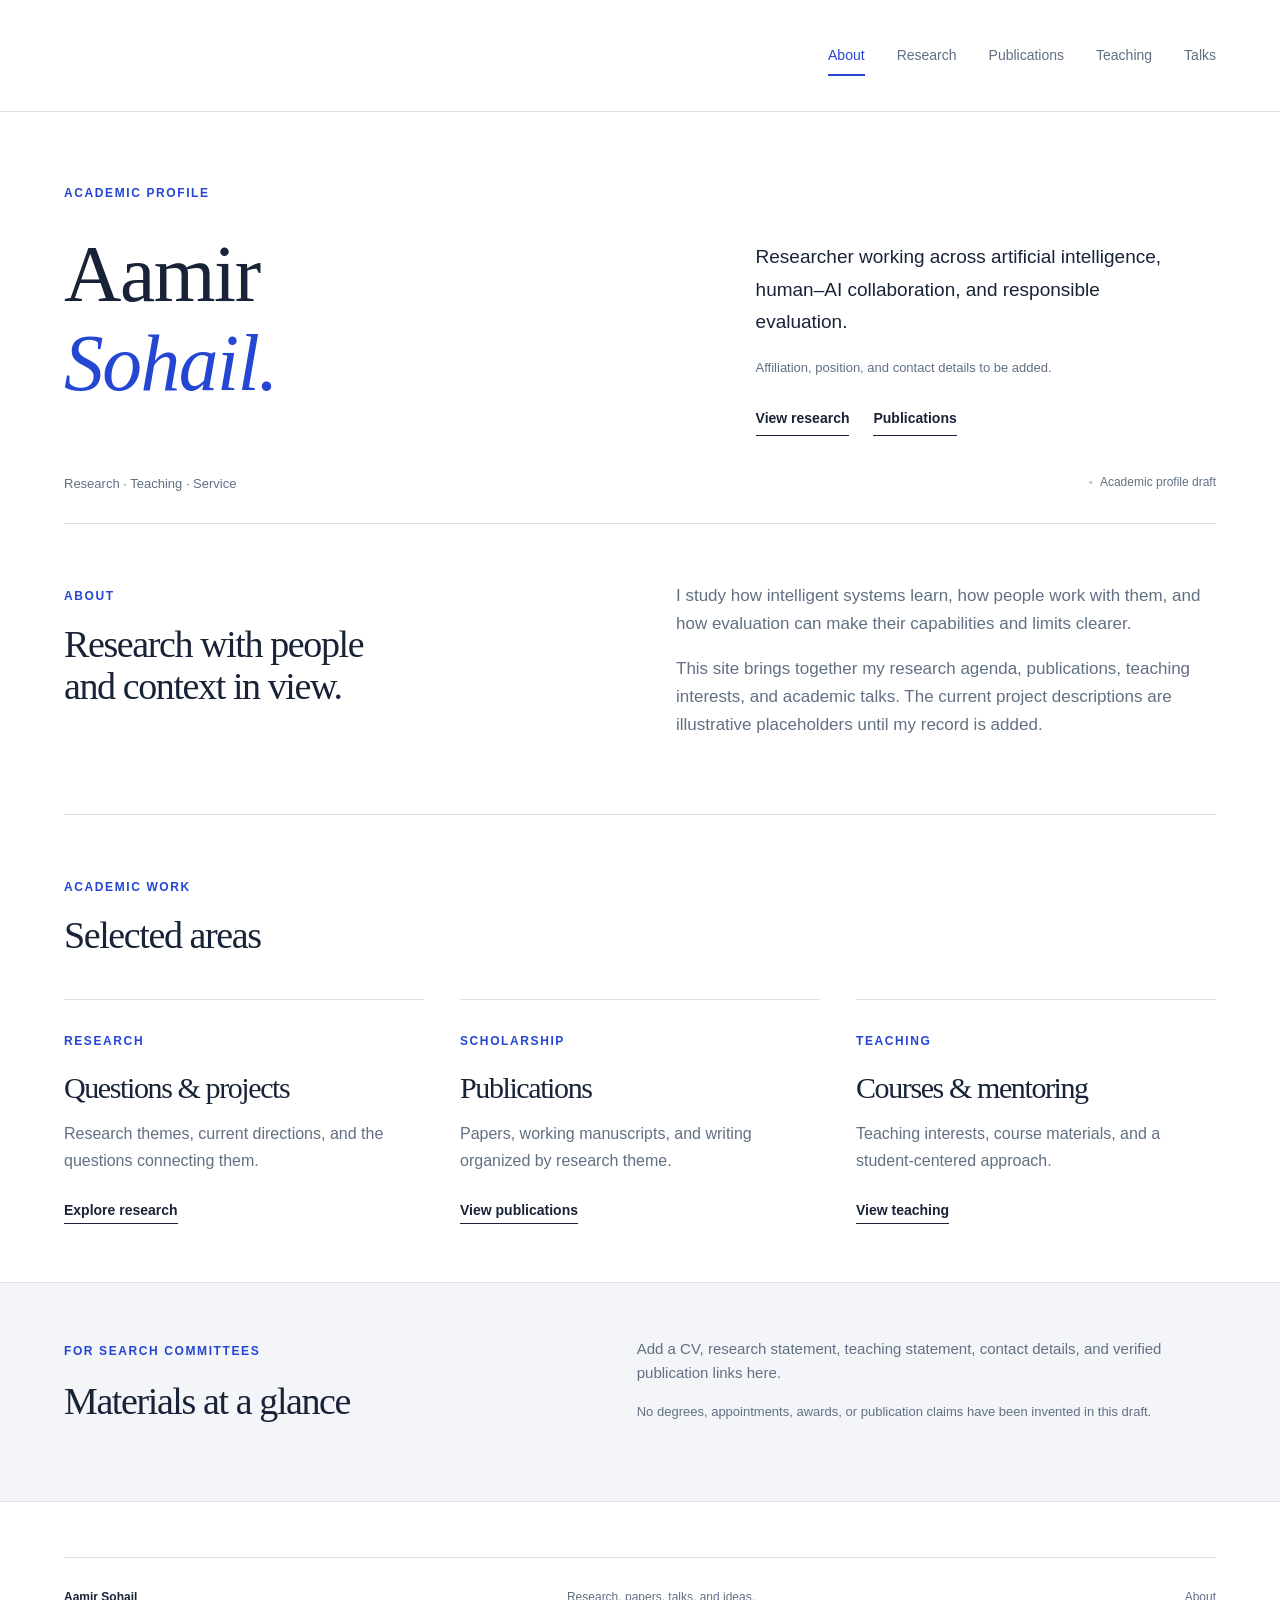
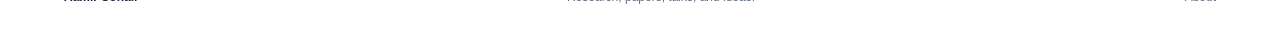
==== commit 8cea21b8: "Reshape site for academic job applications" ====
--- a/index.html
+++ b/index.html
@@ -1 +1 @@
-<!doctype html><html lang="en"><head><meta charset="utf-8"><meta name="viewport" content="width=device-width,initial-scale=1"><title>Research — Aamir Sohail</title><meta name="description" content="A personal research portfolio with research themes, work in progress, papers, and talks."><link rel="stylesheet" href="./style.css"></head><body><a class="skip" href="#main">Skip to content</a><header><nav aria-label="Main navigation"><a class="" href="./about.html">About</a><a class="active" href="./index.html">Research</a><a class="" href="./publications.html">Papers</a><a class="" href="./talks.html">Talks & slides</a></nav></header><main id="main"><section class="intro"><div class="eyebrow">PERSONAL RESEARCH / AN OPEN NOTEBOOK</div><div class="intro-grid"><h1>Questions worth<br><em>exploring.</em></h1><div class="intro-copy"><p>I study how intelligent systems learn, how people work with them, and how we can evaluate them responsibly.</p><a class="text-link" href="about.html">More about my approach</a></div></div><div class="intro-bottom"><span>AI & computing</span><span class="sample">Sample research portfolio</span></div></section><section class="section"><div class="section-head"><div><span class="eyebrow">01 / AREAS OF INQUIRY</span><h2>Research themes</h2></div><p>Three connected directions.<br>One evolving body of work.</p></div><div class="topics"><a class="topic" href="topics/human-ai.html"><span class="num">01 / RESEARCH THEME</span><h3>Human–AI collaboration</h3><p>Designing systems that help people think, create, and make informed decisions.</p><span class="topic-link">Explore the research <span>+</span></span></a><a class="topic" href="topics/learning.html"><span class="num">02 / RESEARCH THEME</span><h3>Learning & generalization</h3><p>Understanding what models learn—and how that knowledge travels to new settings.</p><span class="topic-link">Explore the research <span>+</span></span></a><a class="topic" href="topics/responsible-ai.html"><span class="num">03 / RESEARCH THEME</span><h3>Responsible AI</h3><p>Building evaluation practices that make AI systems more transparent and accountable.</p><span class="topic-link">Explore the research <span>+</span></span></a></div></section><section class="work section"><div><span class="eyebrow">02 / ON THE DESK</span><h2>Work in progress</h2><p>Research starts with a question.<br>Here’s one I’m working through.</p></div><div class="work-content"><span class="tag">EXAMPLE PROJECT</span><h3>When should an AI<br>system ask for help?</h3><p>Exploring how uncertainty, task complexity, and interface design shape the handoff between people and AI systems.</p><div class="work-meta"><span>Focus<br><strong>Human–AI collaboration</strong></span><span>Stage<br><strong>Study design</strong></span></div><a class="text-link" href="topics/human-ai.html">Read the research direction</a></div></section><section class="section"><div class="section-head"><div><span class="eyebrow">03 / RESEARCH OUTPUTS</span><h2>From ideas to conversations</h2></div></div><div class="outputs"><a href="publications.html"><span class="eyebrow">READ</span><h3>Papers & writing</h3><p>Research questions, abstracts, and working notes, organized by theme.</p><span class="text-link">Browse the papers</span></a><a href="talks.html"><span class="eyebrow">WATCH & PRESENT</span><h3>Talks & slides</h3><p>Ideas in presentation form, with slide decks to explore at your own pace.</p><span class="text-link">Explore talks and slides</span></a></div></section></main><footer><span>Aamir Sohail</span><span>Research, papers, talks, and ideas.</span><a href="./about.html">About</a></footer><script src="./app.js"></script></body></html>+<!doctype html><html lang="en"><head><meta charset="utf-8"><meta name="viewport" content="width=device-width,initial-scale=1"><title>Academic profile — Aamir Sohail</title><meta name="description" content="A personal research portfolio with research themes, work in progress, papers, and talks."><link rel="stylesheet" href="./style.css"><link rel="stylesheet" href="./academic.css"></head><body><a class="skip" href="#main">Skip to content</a><header><nav aria-label="Main navigation"><a class="active" href="./index.html">About</a><a class="" href="./research.html">Research</a><a class="" href="./publications.html">Publications</a><a class="" href="./teaching.html">Teaching</a><a class="" href="./talks.html">Talks</a></nav></header><main id="main"><section class="intro academic-intro"><div class="eyebrow">ACADEMIC PROFILE</div><div class="intro-grid"><h1>Aamir<br><em>Sohail.</em></h1><div class="intro-copy"><p>Researcher working across artificial intelligence, human–AI collaboration, and responsible evaluation.</p><p class="muted">Affiliation, position, and contact details to be added.</p><div class="profile-links"><a class="text-link" href="research.html">View research</a><a class="text-link" href="publications.html">Publications</a></div></div></div><div class="intro-bottom"><span>Research · Teaching · Service</span><span class="sample">Academic profile draft</span></div></section><section class="section profile-summary"><div><span class="eyebrow">ABOUT</span><h2>Research with people<br>and context in view.</h2></div><div><p>I study how intelligent systems learn, how people work with them, and how evaluation can make their capabilities and limits clearer.</p><p>This site brings together my research agenda, publications, teaching interests, and academic talks. The current project descriptions are illustrative placeholders until my record is added.</p></div></section><section class="section"><div class="section-head"><div><span class="eyebrow">ACADEMIC WORK</span><h2>Selected areas</h2></div></div><div class="outputs academic-links"><a href="research.html"><span class="eyebrow">RESEARCH</span><h3>Questions & projects</h3><p>Research themes, current directions, and the questions connecting them.</p><span class="text-link">Explore research</span></a><a href="publications.html"><span class="eyebrow">SCHOLARSHIP</span><h3>Publications</h3><p>Papers, working manuscripts, and writing organized by research theme.</p><span class="text-link">View publications</span></a><a href="teaching.html"><span class="eyebrow">TEACHING</span><h3>Courses & mentoring</h3><p>Teaching interests, course materials, and a student-centered approach.</p><span class="text-link">View teaching</span></a></div></section><section class="work section academic-note"><div><span class="eyebrow">FOR SEARCH COMMITTEES</span><h2>Materials at a glance</h2></div><div class="work-content"><p>Add a CV, research statement, teaching statement, contact details, and verified publication links here.</p><p class="muted">No degrees, appointments, awards, or publication claims have been invented in this draft.</p></div></section></main><footer><span>Aamir Sohail</span><span>Research, papers, talks, and ideas.</span><a href="./index.html">About</a></footer><script src="./app.js"></script></body></html>
--- a/academic.css
+++ b/academic.css
@@ -0,0 +1,17 @@
+.academic-intro .intro-copy { max-width: 430px; }
+.profile-links { display: flex; flex-wrap: wrap; gap: 24px; margin-top: 28px; }
+.profile-summary { display: grid; grid-template-columns: 1fr 1fr; gap: 72px; border-bottom: 1px solid var(--line); }
+.profile-summary p { color: var(--muted); font-size: 17px; }
+.academic-links { grid-template-columns: repeat(3, 1fr); gap: 36px; }
+.academic-note { margin-bottom: 55px; }
+.teaching-grid { display: grid; grid-template-columns: repeat(3, 1fr); gap: 0; border: 1px solid var(--line); margin-top: 48px; }
+.teaching-grid section { padding: 30px; }
+.teaching-grid section + section { border-left: 1px solid var(--line); }
+.teaching-grid h2 { font-size: 29px; margin-top: 18px; }
+.teaching-grid p { color: var(--muted); }
+
+@media (max-width: 760px) {
+  .profile-summary, .academic-links, .teaching-grid { grid-template-columns: 1fr; }
+  .profile-summary { gap: 20px; }
+  .teaching-grid section + section { border-left: 0; border-top: 1px solid var(--line); }
+}
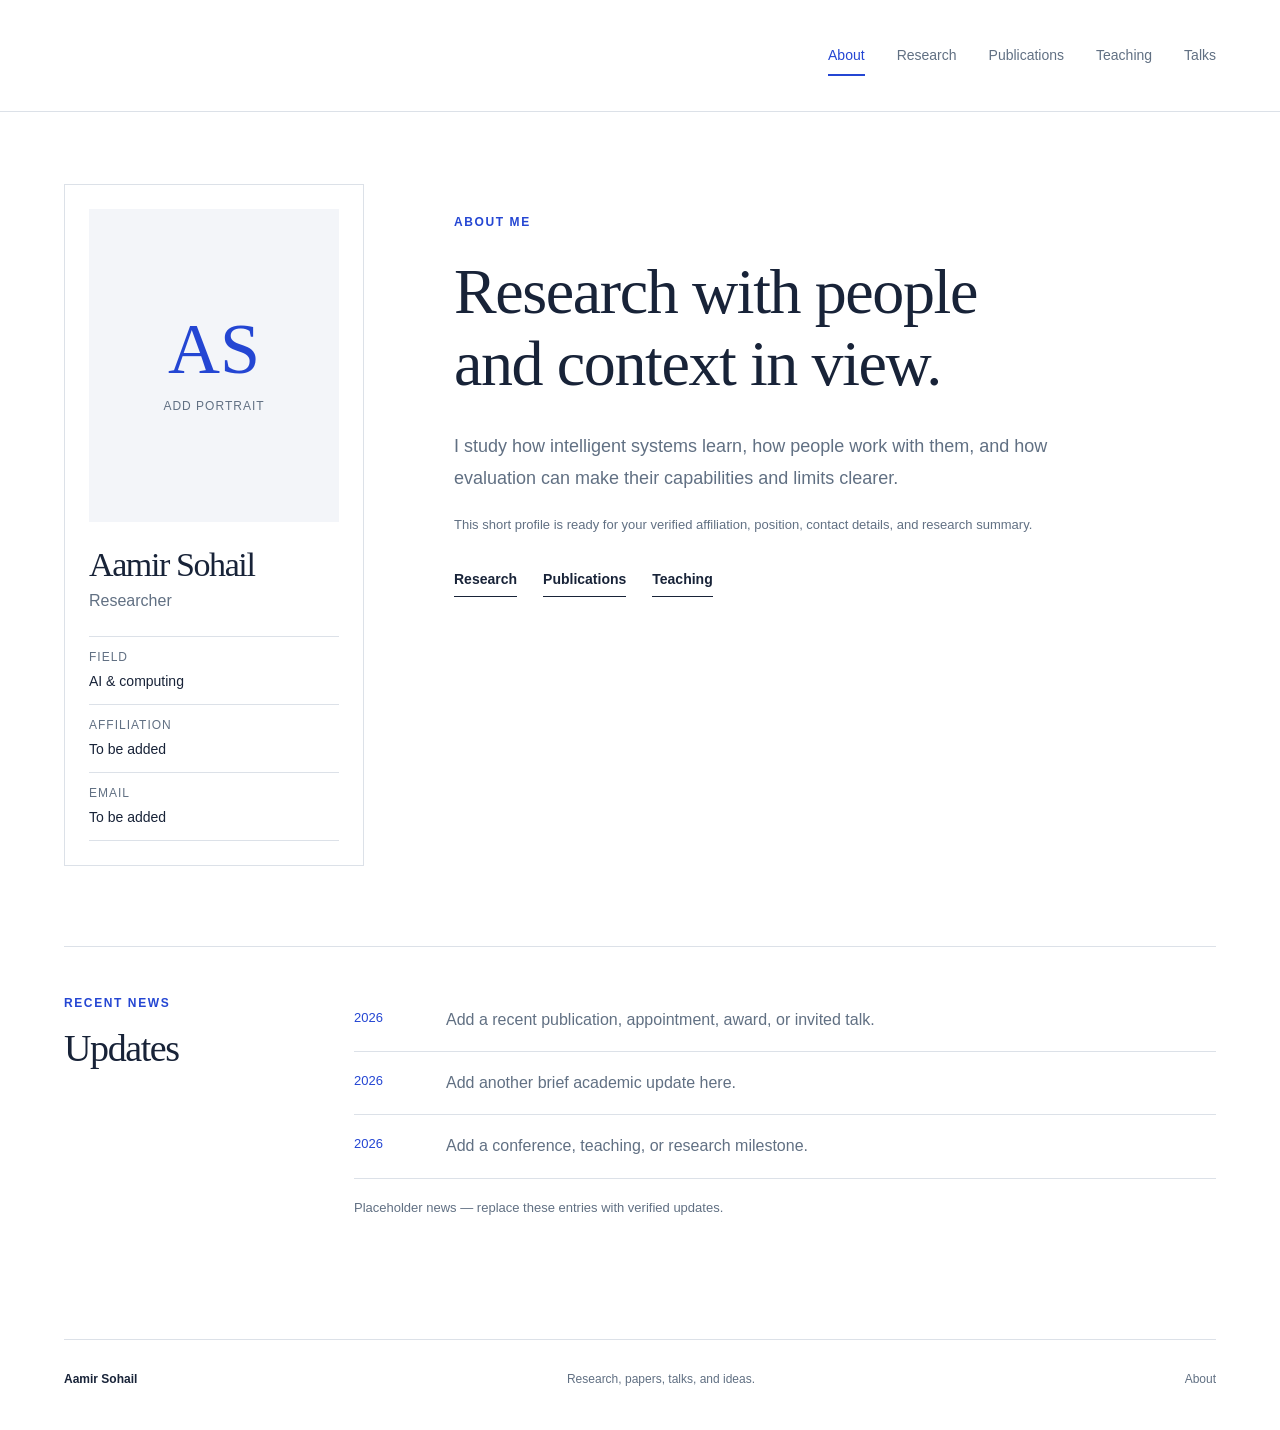
==== commit 265ec30d: "Simplify About page and add recent news" ====
--- a/index.html
+++ b/index.html
@@ -1 +1 @@
-<!doctype html><html lang="en"><head><meta charset="utf-8"><meta name="viewport" content="width=device-width,initial-scale=1"><title>Academic profile — Aamir Sohail</title><meta name="description" content="A personal research portfolio with research themes, work in progress, papers, and talks."><link rel="stylesheet" href="./style.css"><link rel="stylesheet" href="./academic.css"></head><body><a class="skip" href="#main">Skip to content</a><header><nav aria-label="Main navigation"><a class="active" href="./index.html">About</a><a class="" href="./research.html">Research</a><a class="" href="./publications.html">Publications</a><a class="" href="./teaching.html">Teaching</a><a class="" href="./talks.html">Talks</a></nav></header><main id="main"><section class="intro academic-intro"><div class="eyebrow">ACADEMIC PROFILE</div><div class="intro-grid"><h1>Aamir<br><em>Sohail.</em></h1><div class="intro-copy"><p>Researcher working across artificial intelligence, human–AI collaboration, and responsible evaluation.</p><p class="muted">Affiliation, position, and contact details to be added.</p><div class="profile-links"><a class="text-link" href="research.html">View research</a><a class="text-link" href="publications.html">Publications</a></div></div></div><div class="intro-bottom"><span>Research · Teaching · Service</span><span class="sample">Academic profile draft</span></div></section><section class="section profile-summary"><div><span class="eyebrow">ABOUT</span><h2>Research with people<br>and context in view.</h2></div><div><p>I study how intelligent systems learn, how people work with them, and how evaluation can make their capabilities and limits clearer.</p><p>This site brings together my research agenda, publications, teaching interests, and academic talks. The current project descriptions are illustrative placeholders until my record is added.</p></div></section><section class="section"><div class="section-head"><div><span class="eyebrow">ACADEMIC WORK</span><h2>Selected areas</h2></div></div><div class="outputs academic-links"><a href="research.html"><span class="eyebrow">RESEARCH</span><h3>Questions & projects</h3><p>Research themes, current directions, and the questions connecting them.</p><span class="text-link">Explore research</span></a><a href="publications.html"><span class="eyebrow">SCHOLARSHIP</span><h3>Publications</h3><p>Papers, working manuscripts, and writing organized by research theme.</p><span class="text-link">View publications</span></a><a href="teaching.html"><span class="eyebrow">TEACHING</span><h3>Courses & mentoring</h3><p>Teaching interests, course materials, and a student-centered approach.</p><span class="text-link">View teaching</span></a></div></section><section class="work section academic-note"><div><span class="eyebrow">FOR SEARCH COMMITTEES</span><h2>Materials at a glance</h2></div><div class="work-content"><p>Add a CV, research statement, teaching statement, contact details, and verified publication links here.</p><p class="muted">No degrees, appointments, awards, or publication claims have been invented in this draft.</p></div></section></main><footer><span>Aamir Sohail</span><span>Research, papers, talks, and ideas.</span><a href="./index.html">About</a></footer><script src="./app.js"></script></body></html>+<!doctype html><html lang="en"><head><meta charset="utf-8"><meta name="viewport" content="width=device-width,initial-scale=1"><title>Academic profile — Aamir Sohail</title><meta name="description" content="A personal research portfolio with research themes, work in progress, papers, and talks."><link rel="stylesheet" href="./style.css"><link rel="stylesheet" href="./academic.css"></head><body><a class="skip" href="#main">Skip to content</a><header><nav aria-label="Main navigation"><a class="active" href="./index.html">About</a><a class="" href="./research.html">Research</a><a class="" href="./publications.html">Publications</a><a class="" href="./teaching.html">Teaching</a><a class="" href="./talks.html">Talks</a></nav></header><main id="main" class="profile-page"><section class="profile-hero"><aside class="profile-card"><div class="portrait-placeholder" aria-label="Portrait placeholder"><span>AS</span><small>Add portrait</small></div><h1>Aamir Sohail</h1><p>Researcher</p><dl><div><dt>Field</dt><dd>AI & computing</dd></div><div><dt>Affiliation</dt><dd>To be added</dd></div><div><dt>Email</dt><dd>To be added</dd></div></dl></aside><div class="profile-main"><span class="eyebrow">ABOUT ME</span><h2>Research with people<br>and context in view.</h2><p>I study how intelligent systems learn, how people work with them, and how evaluation can make their capabilities and limits clearer.</p><p class="muted">This short profile is ready for your verified affiliation, position, contact details, and research summary.</p><div class="profile-links"><a class="text-link" href="research.html">Research</a><a class="text-link" href="publications.html">Publications</a><a class="text-link" href="teaching.html">Teaching</a></div></div></section><section class="news-section"><div class="news-heading"><span class="eyebrow">RECENT NEWS</span><h2>Updates</h2></div><div class="news-list"><article><time>2026</time><p>Add a recent publication, appointment, award, or invited talk.</p></article><article><time>2026</time><p>Add another brief academic update here.</p></article><article><time>2026</time><p>Add a conference, teaching, or research milestone.</p></article></div><p class="muted news-note">Placeholder news — replace these entries with verified updates.</p></section></main><footer><span>Aamir Sohail</span><span>Research, papers, talks, and ideas.</span><a href="./index.html">About</a></footer><script src="./app.js"></script></body></html>
--- a/academic.css
+++ b/academic.css
@@ -1,9 +1,25 @@
-.academic-intro .intro-copy { max-width: 430px; }
-.profile-links { display: flex; flex-wrap: wrap; gap: 24px; margin-top: 28px; }
-.profile-summary { display: grid; grid-template-columns: 1fr 1fr; gap: 72px; border-bottom: 1px solid var(--line); }
-.profile-summary p { color: var(--muted); font-size: 17px; }
-.academic-links { grid-template-columns: repeat(3, 1fr); gap: 36px; }
-.academic-note { margin-bottom: 55px; }
+.profile-page { padding-top: 72px; padding-bottom: 70px; }
+.profile-hero { display: grid; grid-template-columns: 300px minmax(0, 1fr); gap: 90px; align-items: start; }
+.profile-card { border: 1px solid var(--line); padding: 24px; }
+.portrait-placeholder { aspect-ratio: 4 / 5; background: var(--pale); display: grid; place-content: center; text-align: center; color: var(--blue); }
+.portrait-placeholder span { font-family: Georgia, serif; font-size: 72px; line-height: 1; }
+.portrait-placeholder small { color: var(--muted); font-size: 12px; letter-spacing: 1px; margin-top: 12px; text-transform: uppercase; }
+.profile-card h1 { font-size: 34px; margin: 24px 0 4px; }
+.profile-card > p { color: var(--muted); margin-bottom: 22px; }
+.profile-card dl { margin: 0; border-top: 1px solid var(--line); }
+.profile-card dl div { padding: 11px 0; border-bottom: 1px solid var(--line); }
+.profile-card dt { color: var(--muted); font-size: 12px; text-transform: uppercase; letter-spacing: 1px; }
+.profile-card dd { margin: 2px 0 0; font-size: 14px; }
+.profile-main { max-width: 640px; padding-top: 24px; }
+.profile-main h2 { font-size: clamp(42px, 5vw, 64px); margin: 22px 0 30px; }
+.profile-main > p { font-size: 18px; line-height: 1.8; color: var(--muted); }
+.profile-links { display: flex; flex-wrap: wrap; gap: 26px; margin-top: 32px; }
+.news-section { margin-top: 80px; padding-top: 42px; border-top: 1px solid var(--line); display: grid; grid-template-columns: 220px 1fr; gap: 70px; }
+.news-heading h2 { margin: 12px 0 0; }
+.news-list article { display: grid; grid-template-columns: 70px 1fr; gap: 22px; padding: 18px 0; border-bottom: 1px solid var(--line); }
+.news-list time { color: var(--blue); font-size: 13px; }
+.news-list p { margin: 0; color: var(--muted); }
+.news-note { grid-column: 2; margin-top: -52px; }
 .teaching-grid { display: grid; grid-template-columns: repeat(3, 1fr); gap: 0; border: 1px solid var(--line); margin-top: 48px; }
 .teaching-grid section { padding: 30px; }
 .teaching-grid section + section { border-left: 1px solid var(--line); }
@@ -11,7 +27,12 @@
 .teaching-grid p { color: var(--muted); }
 
 @media (max-width: 760px) {
-  .profile-summary, .academic-links, .teaching-grid { grid-template-columns: 1fr; }
-  .profile-summary { gap: 20px; }
+  .profile-page { padding-top: 38px; }
+  .profile-hero { grid-template-columns: 1fr; gap: 40px; }
+  .profile-card { max-width: 360px; }
+  .profile-main { padding-top: 0; }
+  .news-section { grid-template-columns: 1fr; gap: 18px; margin-top: 55px; }
+  .news-note { grid-column: 1; margin-top: 0; }
+  .teaching-grid { grid-template-columns: 1fr; }
   .teaching-grid section + section { border-left: 0; border-top: 1px solid var(--line); }
 }
